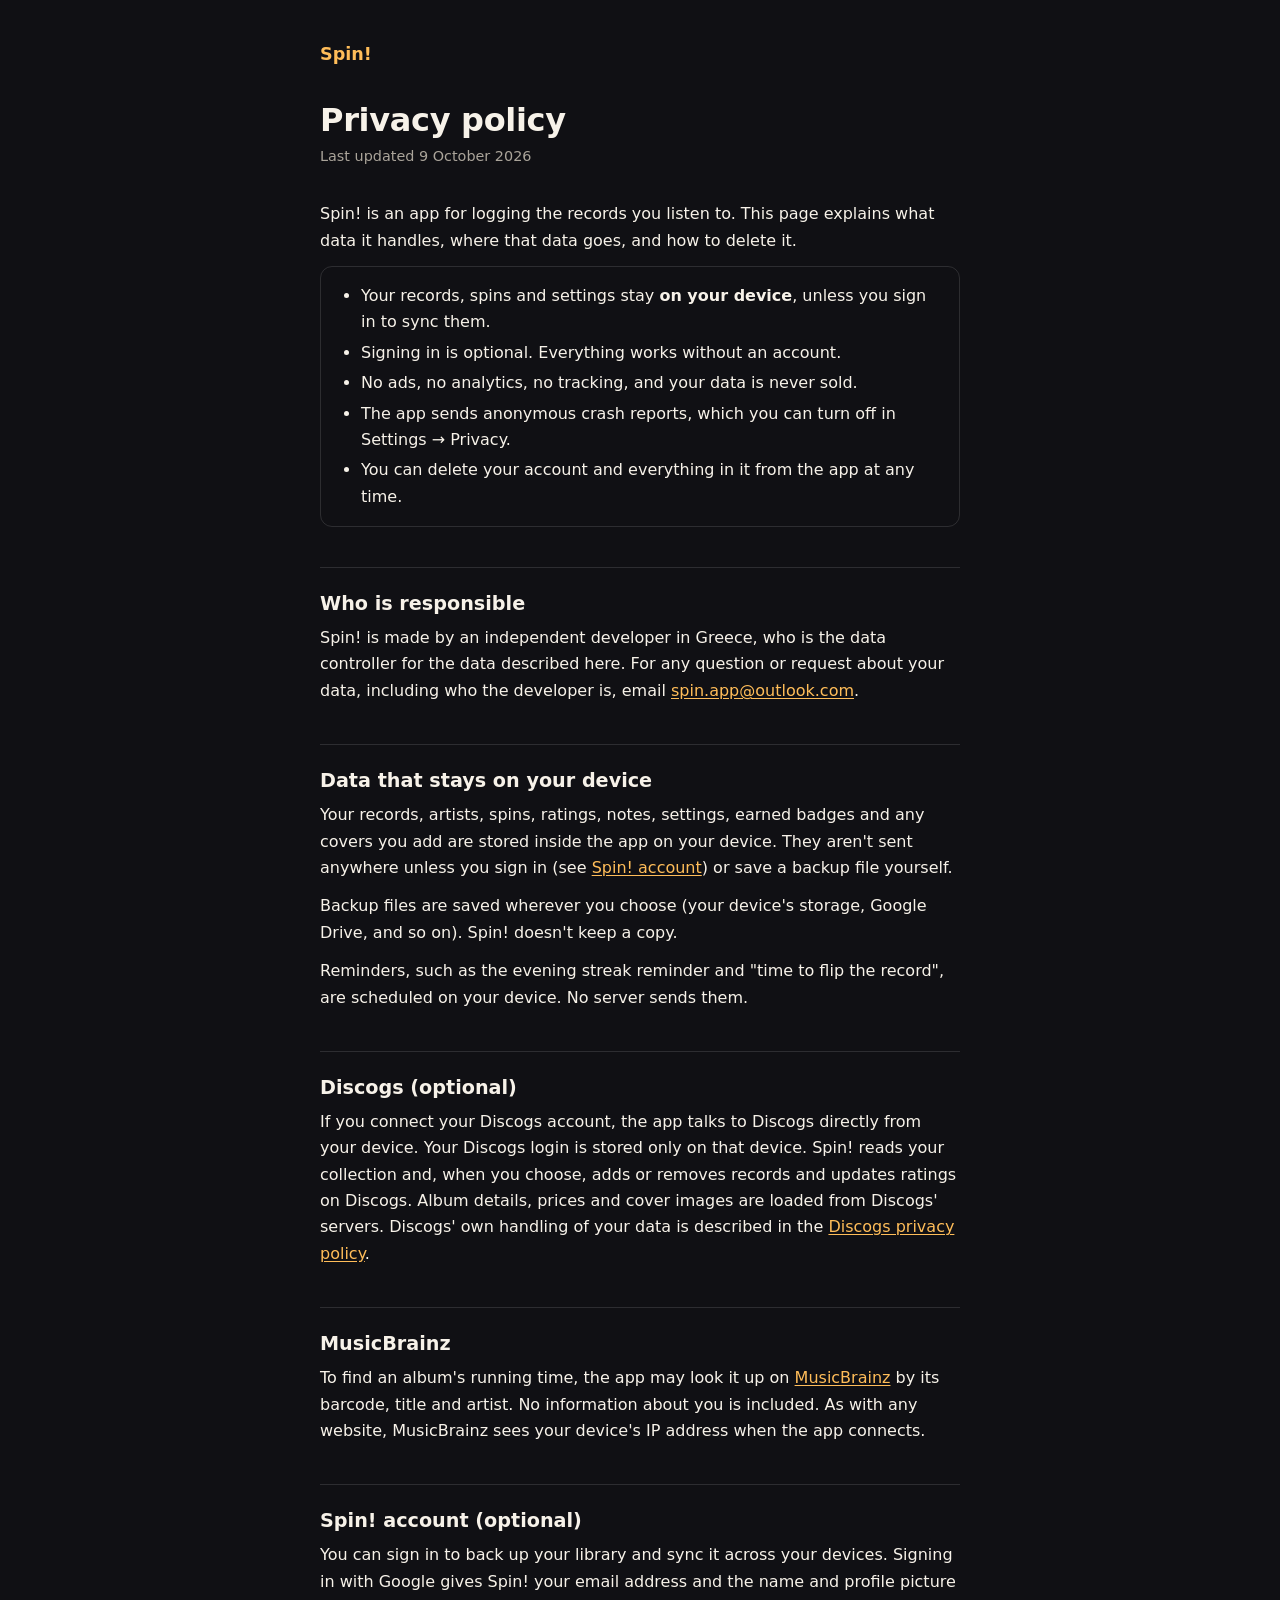
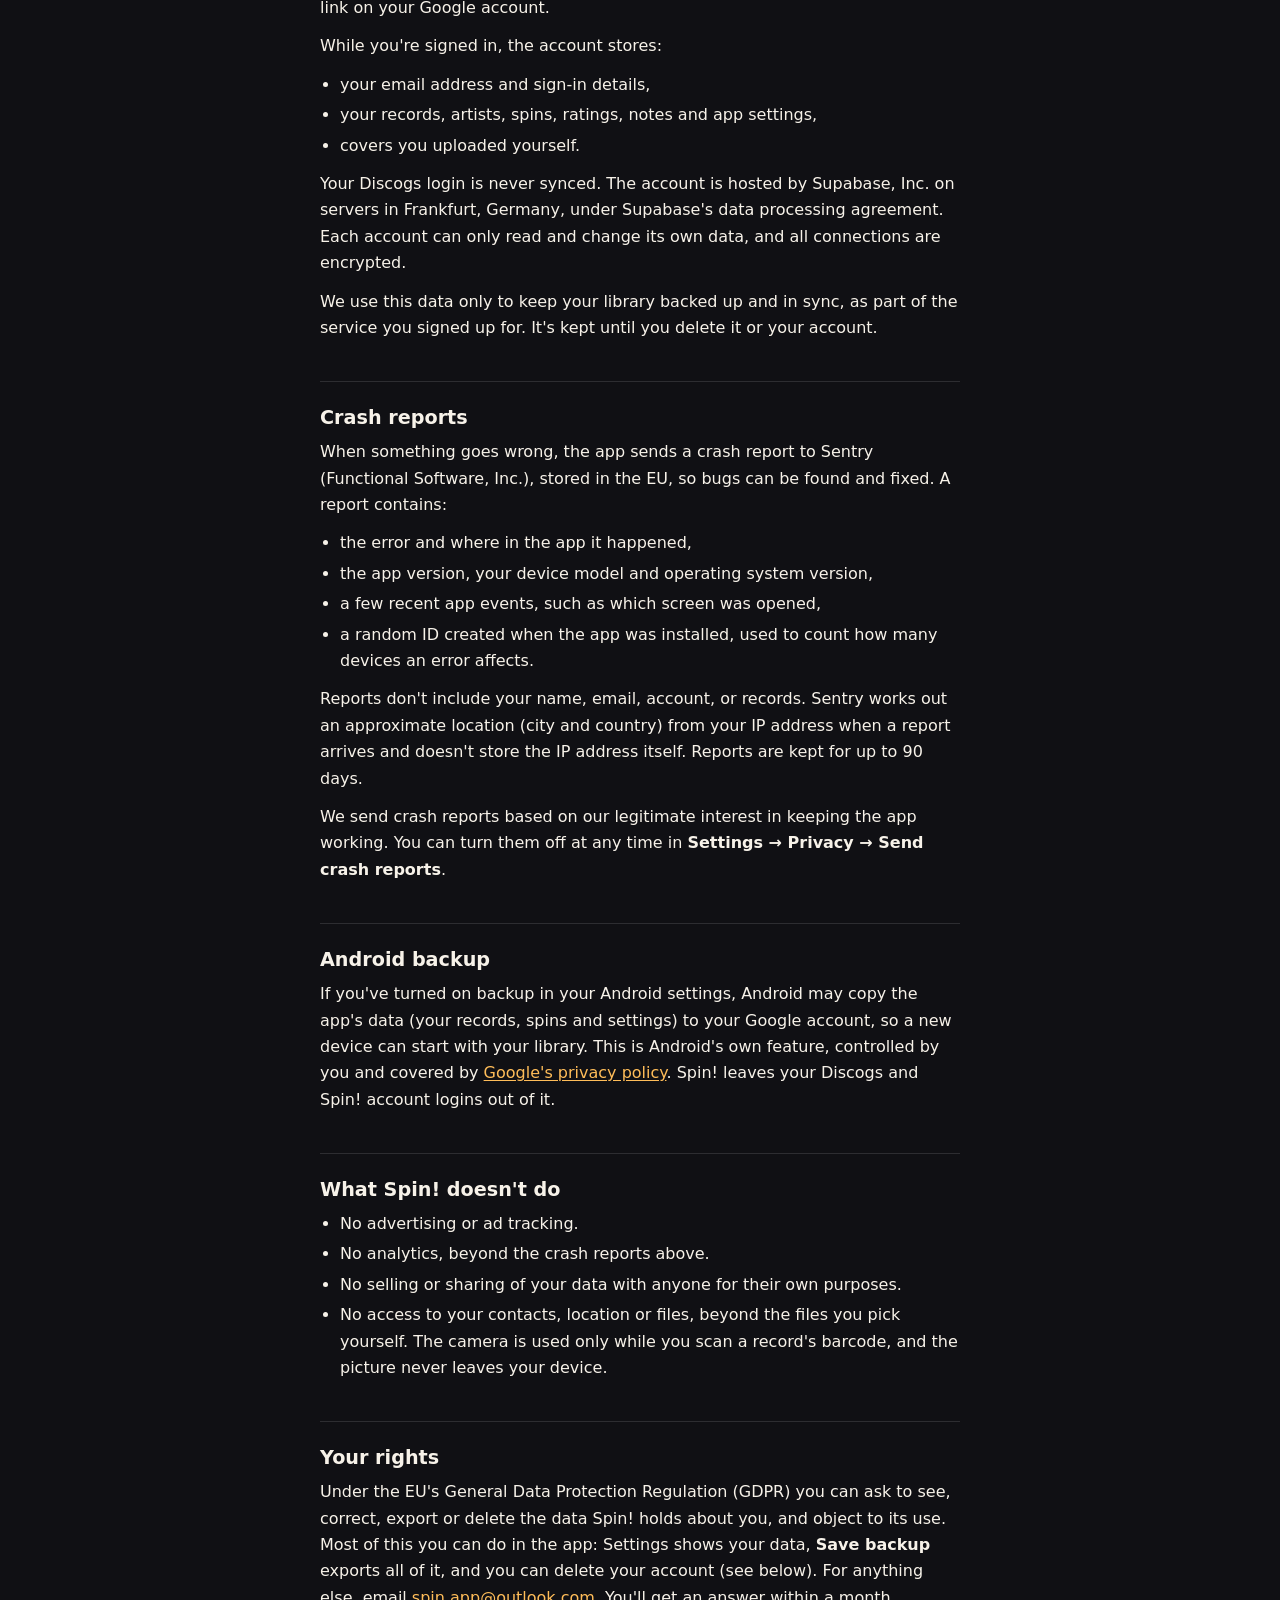
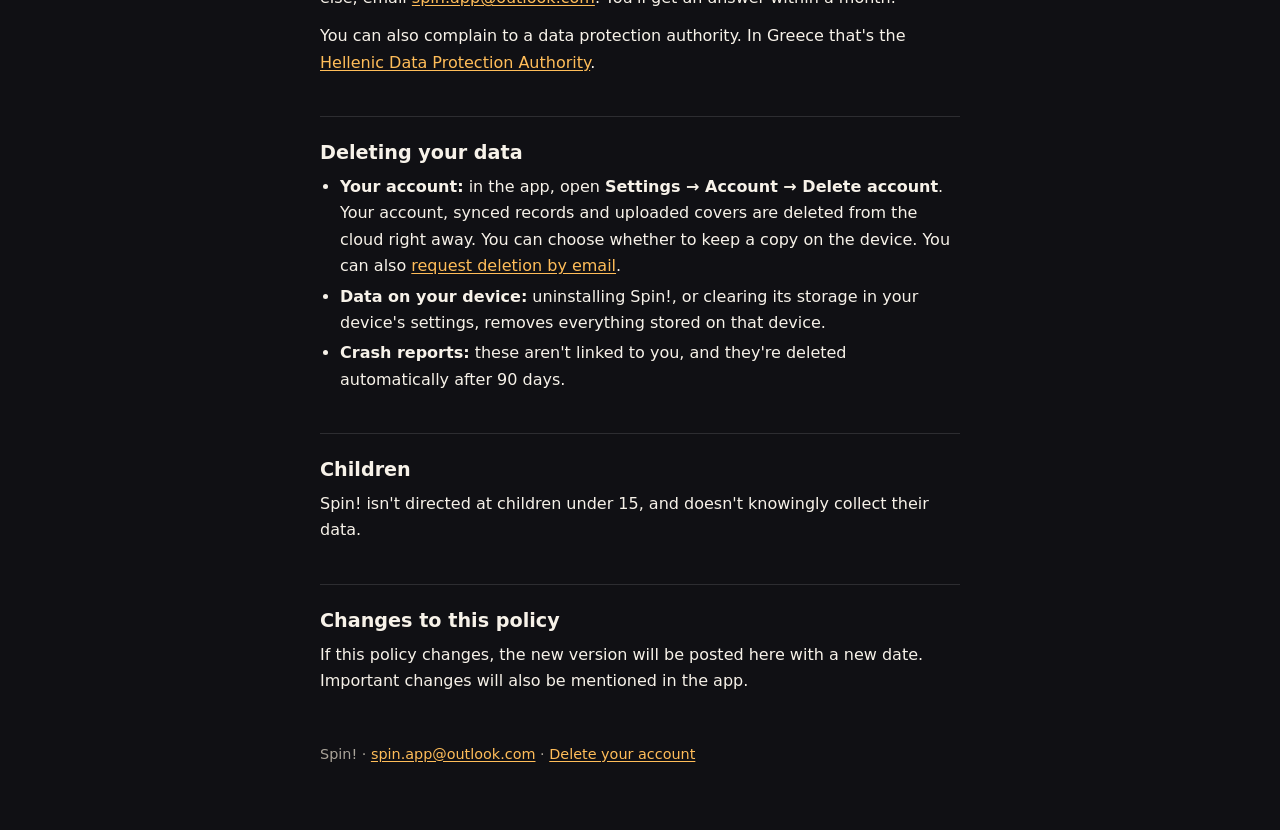
==== index.html @ 14f2582c "Update the pages (2026-10-09)" ====
<!doctype html>
<html lang="en">
<head>
  <meta charset="utf-8">
  <meta name="viewport" content="width=device-width, initial-scale=1">
  <title>Spin!</title>
  <meta http-equiv="refresh" content="0; url=privacy/">
  <link rel="stylesheet" href="assets/site.css">
</head>
<body>
<main>
  <p><a href="privacy/">Spin! privacy policy</a></p>
</main>
</body>
</html>
---- assets/site.css ----
/* Spin!'s public pages (privacy policy, account deletion): the app's dark colors and Inter,
   bundled so nothing is fetched from elsewhere. One readable column, no decoration. */
@font-face {
  font-family: 'Inter';
  font-style: normal;
  font-weight: 100 900;
  font-display: swap;
  src: url('inter-latin-wght-normal.woff2') format('woff2');
  unicode-range: U+0000-00FF, U+0131, U+0152-0153, U+02BB-02BC, U+02C6, U+02DA, U+02DC, U+0304, U+0308, U+0329, U+2000-206F, U+20AC, U+2122, U+2191, U+2193, U+2212, U+2215, U+FEFF, U+FFFD;
}

@font-face {
  font-family: 'Inter';
  font-style: normal;
  font-weight: 100 900;
  font-display: swap;
  src: url('inter-latin-ext-wght-normal.woff2') format('woff2');
  unicode-range: U+0100-02BA, U+02BD-02C5, U+02C7-02CC, U+02CE-02D7, U+02DD-02FF, U+0304, U+0308, U+0329, U+1D00-1DBF, U+1E00-1E9F, U+1EF2-1EFF, U+2020, U+20A0-20AB, U+20AD-20C0, U+2113, U+2C60-2C7F, U+A720-A7FF;
}

:root {
  --bg: #101014;
  --ink: #f7f2e9;
  --muted: #aaa49a;
  --border: rgba(255, 255, 255, 0.12);
  --accent: #ffbd59;
  color-scheme: dark;
}

* {
  box-sizing: border-box;
}

html {
  -webkit-text-size-adjust: 100%;
}

body {
  margin: 0;
  background: var(--bg);
  color: var(--ink);
  font: 400 1rem/1.65 'Inter', system-ui, -apple-system, 'Segoe UI', Roboto, sans-serif;
}

main {
  max-width: 42rem;
  margin: 0 auto;
  padding: 40px 16px 64px;
}

.brand {
  display: inline-block;
  margin-bottom: 32px;
  color: var(--accent);
  font-weight: 800;
  font-size: 1.1rem;
  text-decoration: none;
}

h1 {
  margin: 0;
  font-size: 2rem;
  line-height: 1.2;
  letter-spacing: -0.01em;
}

.updated {
  margin: 6px 0 32px;
  color: var(--muted);
  font-size: 0.9rem;
}

h2 {
  margin: 40px 0 8px;
  padding-top: 24px;
  border-top: 1px solid var(--border);
  font-size: 1.2rem;
  line-height: 1.3;
}

h3 {
  margin: 24px 0 4px;
  font-size: 1rem;
}

p,
ul,
ol {
  margin: 0 0 12px;
}

ul,
ol {
  padding-left: 1.25rem;
}

li + li {
  margin-top: 4px;
}

a {
  color: var(--accent);
  text-underline-offset: 2px;
}

strong {
  font-weight: 650;
}

.summary {
  padding: 16px 20px;
  border: 1px solid var(--border);
  border-radius: 12px;
}

.summary ul {
  margin: 0;
}

footer {
  margin-top: 48px;
  color: var(--muted);
  font-size: 0.9rem;
}
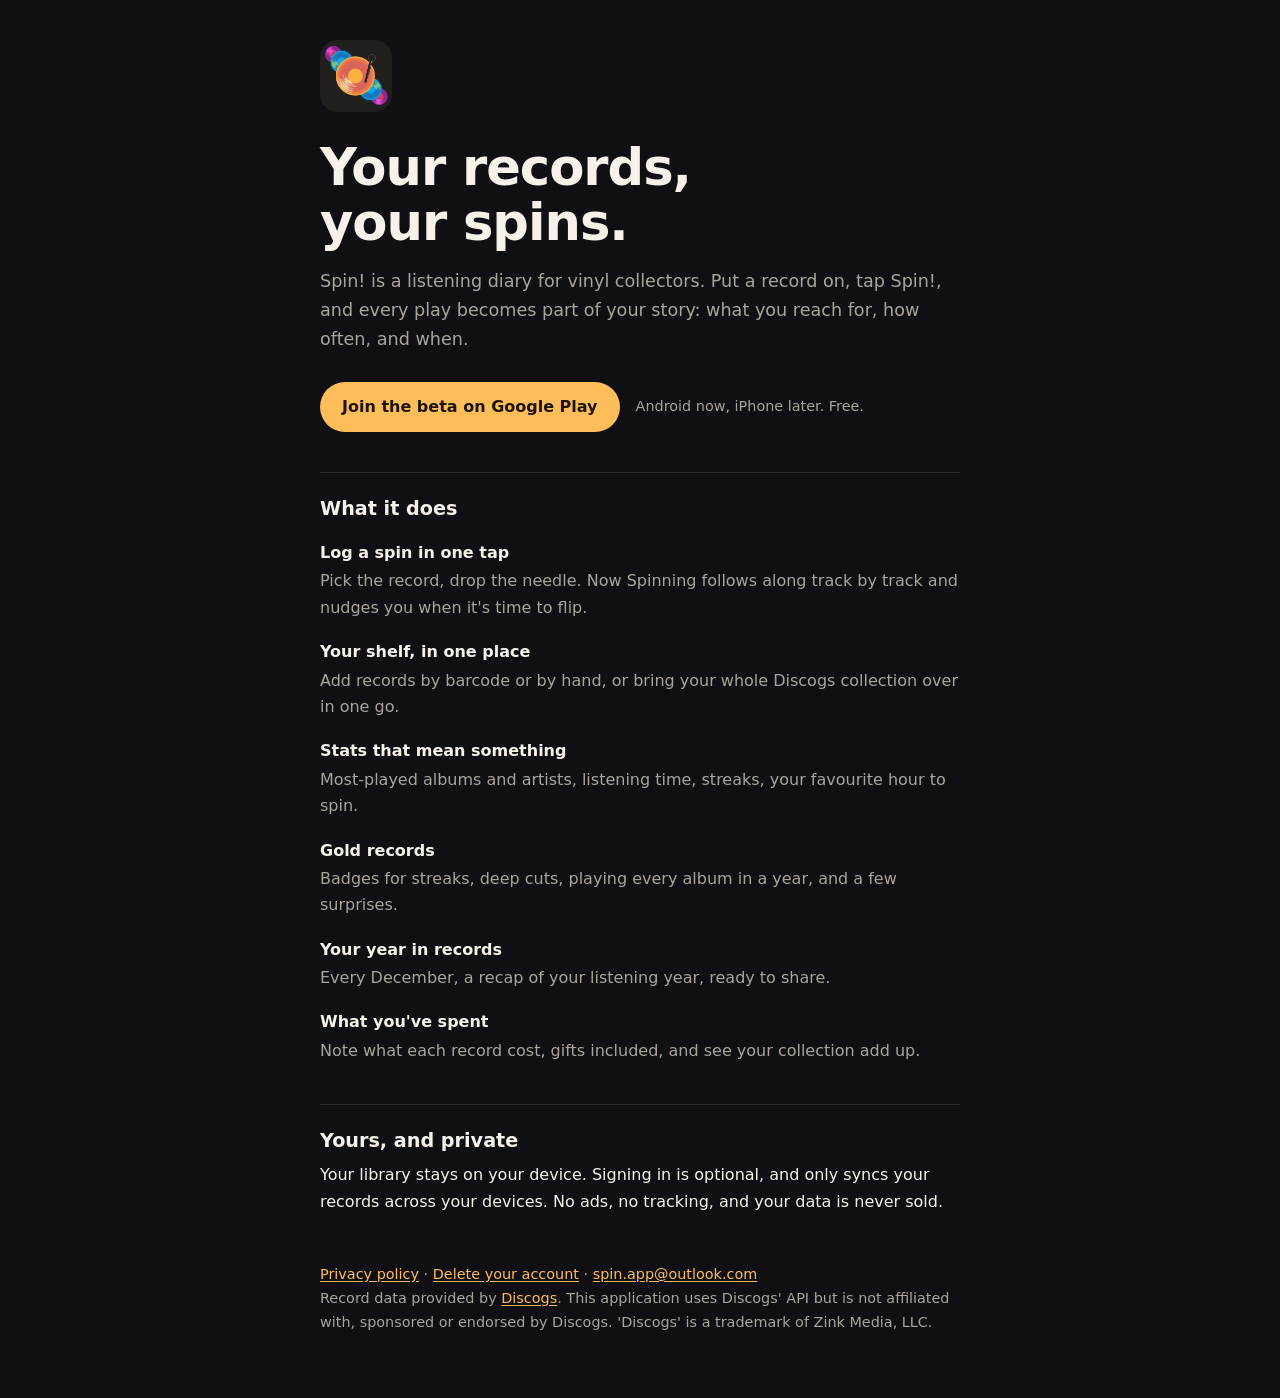
==== commit 516573c4: "Update the pages (2026-10-12)" ====
--- a/index.html
+++ b/index.html
@@ -3,13 +3,68 @@
 <head>
   <meta charset="utf-8">
   <meta name="viewport" content="width=device-width, initial-scale=1">
-  <title>Spin!</title>
-  <meta http-equiv="refresh" content="0; url=privacy/">
+  <title>Spin! · A listening diary for vinyl</title>
+  <meta name="description" content="Spin! is a listening diary for vinyl collectors: log every record you play, follow along track by track, and watch your stats, streaks and badges grow.">
+  <link rel="icon" href="assets/icon.png">
   <link rel="stylesheet" href="assets/site.css">
+  <!-- How the link looks when it's shared in a chat or a post. -->
+  <meta property="og:type" content="website">
+  <meta property="og:title" content="Spin! · A listening diary for vinyl">
+  <meta property="og:description" content="Log every record you play. Stats, streaks, badges and your year in records.">
+  <meta property="og:url" content="https://spin-app.github.io/spin-site/">
+  <meta property="og:image" content="https://spin-app.github.io/spin-site/assets/icon-512.png">
 </head>
 <body>
-<main>
-  <p><a href="privacy/">Spin! privacy policy</a></p>
+<main class="home">
+  <img class="home-icon" src="assets/icon.png" alt="" width="72" height="72">
+
+  <h1>Your records,<br>your spins.</h1>
+  <p class="lede">
+    Spin! is a listening diary for vinyl collectors. Put a record on, tap Spin!, and every play
+    becomes part of your story: what you reach for, how often, and when.
+  </p>
+
+  <p class="home-cta">
+    <!-- During the closed test: Play's opt-in page. At launch, point it at the store listing
+         (https://play.google.com/store/apps/details?id=com.gxapps.spin) and say "Get it on Google Play". -->
+    <a class="button" href="https://play.google.com/apps/testing/com.gxapps.spin">Join the beta on Google Play</a>
+    <span class="home-cta-note">Android now, iPhone later. Free.</span>
+  </p>
+
+  <h2>What it does</h2>
+  <dl class="features">
+    <dt>Log a spin in one tap</dt>
+    <dd>Pick the record, drop the needle. Now Spinning follows along track by track and nudges you when it's time to flip.</dd>
+
+    <dt>Your shelf, in one place</dt>
+    <dd>Add records by barcode or by hand, or bring your whole Discogs collection over in one go.</dd>
+
+    <dt>Stats that mean something</dt>
+    <dd>Most-played albums and artists, listening time, streaks, your favourite hour to spin.</dd>
+
+    <dt>Gold records</dt>
+    <dd>Badges for streaks, deep cuts, playing every album in a year, and a few surprises.</dd>
+
+    <dt>Your year in records</dt>
+    <dd>Every December, a recap of your listening year, ready to share.</dd>
+
+    <dt>What you've spent</dt>
+    <dd>Note what each record cost, gifts included, and see your collection add up.</dd>
+  </dl>
+
+  <h2>Yours, and private</h2>
+  <p>
+    Your library stays on your device. Signing in is optional, and only syncs your records across
+    your devices. No ads, no tracking, and your data is never sold.
+  </p>
+
+  <footer>
+    <a href="privacy/">Privacy policy</a> · <a href="delete-account/">Delete your account</a> ·
+    <a href="mailto:spin.app@outlook.com">spin.app@outlook.com</a>
+    <br>Record data provided by <a href="https://www.discogs.com">Discogs</a>. This application uses
+    Discogs' API but is not affiliated with, sponsored or endorsed by Discogs. 'Discogs' is a
+    trademark of Zink Media, LLC.
+  </footer>
 </main>
 </body>
 </html>
--- a/assets/site.css
+++ b/assets/site.css
@@ -122,3 +122,72 @@
   color: var(--muted);
   font-size: 0.9rem;
 }
+
+/* ---------- Home page: the same quiet column, a little larger at the top ---------- */
+
+.home-icon {
+  display: block;
+  width: 72px;
+  height: 72px;
+  margin-bottom: 28px;
+  border-radius: 18px;
+}
+
+.home h1 {
+  font-size: clamp(2.2rem, 8vw, 3.2rem);
+  line-height: 1.08;
+  letter-spacing: -0.02em;
+}
+
+.lede {
+  margin: 16px 0 28px;
+  color: var(--muted);
+  font-size: 1.1rem;
+}
+
+.home-cta {
+  display: flex;
+  flex-wrap: wrap;
+  align-items: center;
+  gap: 10px 16px;
+  margin-bottom: 8px;
+}
+
+.button {
+  display: inline-block;
+  border-radius: 999px;
+  background: var(--accent);
+  padding: 12px 22px;
+  color: #1b1408;
+  font-weight: 750;
+  text-decoration: none;
+}
+
+.button:hover {
+  filter: brightness(1.06);
+}
+
+.button:focus-visible,
+a:focus-visible {
+  outline: 2px solid var(--accent);
+  outline-offset: 3px;
+}
+
+.home-cta-note {
+  color: var(--muted);
+  font-size: 0.9rem;
+}
+
+.features {
+  margin: 0;
+}
+
+.features dt {
+  margin-top: 18px;
+  font-weight: 650;
+}
+
+.features dd {
+  margin: 2px 0 0;
+  color: var(--muted);
+}
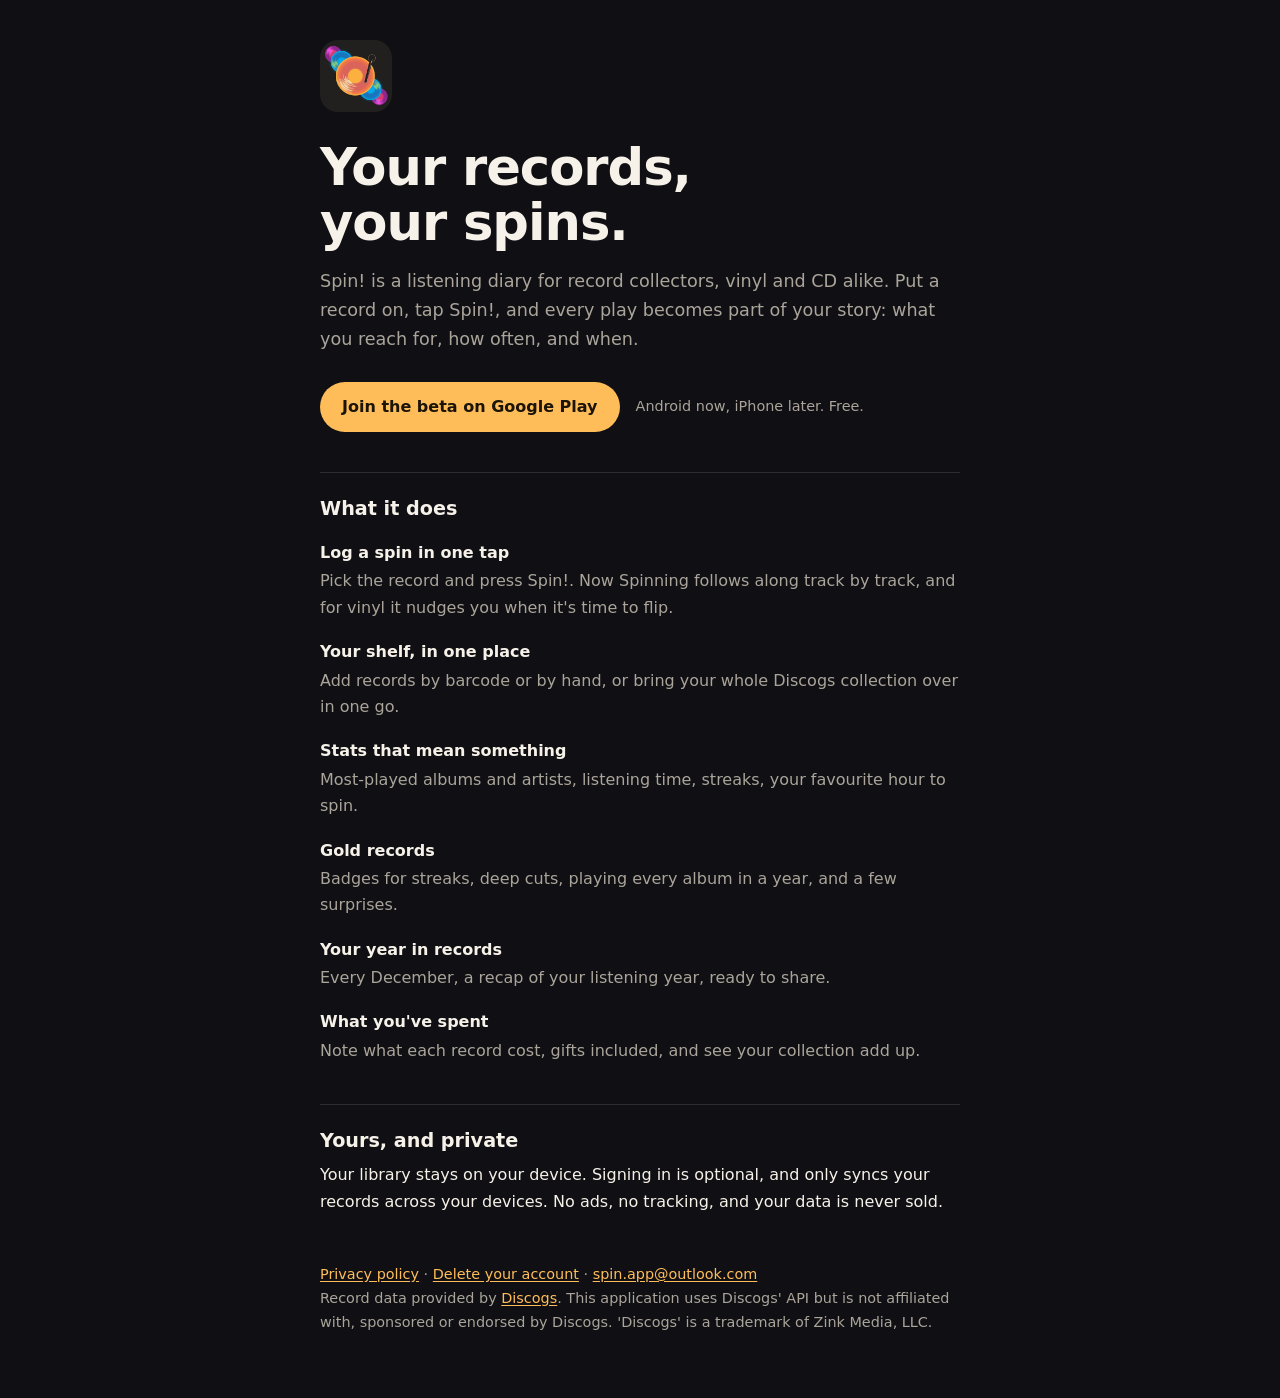
==== commit ed48b1ab: "Update the pages (2026-10-12)" ====
--- a/index.html
+++ b/index.html
@@ -3,13 +3,13 @@
 <head>
   <meta charset="utf-8">
   <meta name="viewport" content="width=device-width, initial-scale=1">
-  <title>Spin! · A listening diary for vinyl</title>
-  <meta name="description" content="Spin! is a listening diary for vinyl collectors: log every record you play, follow along track by track, and watch your stats, streaks and badges grow.">
+  <title>Spin! · A listening diary for your records</title>
+  <meta name="description" content="Spin! is a listening diary for record collectors, vinyl and CD: log every record you play, follow along track by track, and watch your stats, streaks and badges grow.">
   <link rel="icon" href="assets/icon.png">
   <link rel="stylesheet" href="assets/site.css">
   <!-- How the link looks when it's shared in a chat or a post. -->
   <meta property="og:type" content="website">
-  <meta property="og:title" content="Spin! · A listening diary for vinyl">
+  <meta property="og:title" content="Spin! · A listening diary for your records">
   <meta property="og:description" content="Log every record you play. Stats, streaks, badges and your year in records.">
   <meta property="og:url" content="https://spin-app.github.io/spin-site/">
   <meta property="og:image" content="https://spin-app.github.io/spin-site/assets/icon-512.png">
@@ -20,8 +20,8 @@
 
   <h1>Your records,<br>your spins.</h1>
   <p class="lede">
-    Spin! is a listening diary for vinyl collectors. Put a record on, tap Spin!, and every play
-    becomes part of your story: what you reach for, how often, and when.
+    Spin! is a listening diary for record collectors, vinyl and CD alike. Put a record on, tap Spin!,
+    and every play becomes part of your story: what you reach for, how often, and when.
   </p>
 
   <p class="home-cta">
@@ -34,7 +34,7 @@
   <h2>What it does</h2>
   <dl class="features">
     <dt>Log a spin in one tap</dt>
-    <dd>Pick the record, drop the needle. Now Spinning follows along track by track and nudges you when it's time to flip.</dd>
+    <dd>Pick the record and press Spin!. Now Spinning follows along track by track, and for vinyl it nudges you when it's time to flip.</dd>
 
     <dt>Your shelf, in one place</dt>
     <dd>Add records by barcode or by hand, or bring your whole Discogs collection over in one go.</dd>
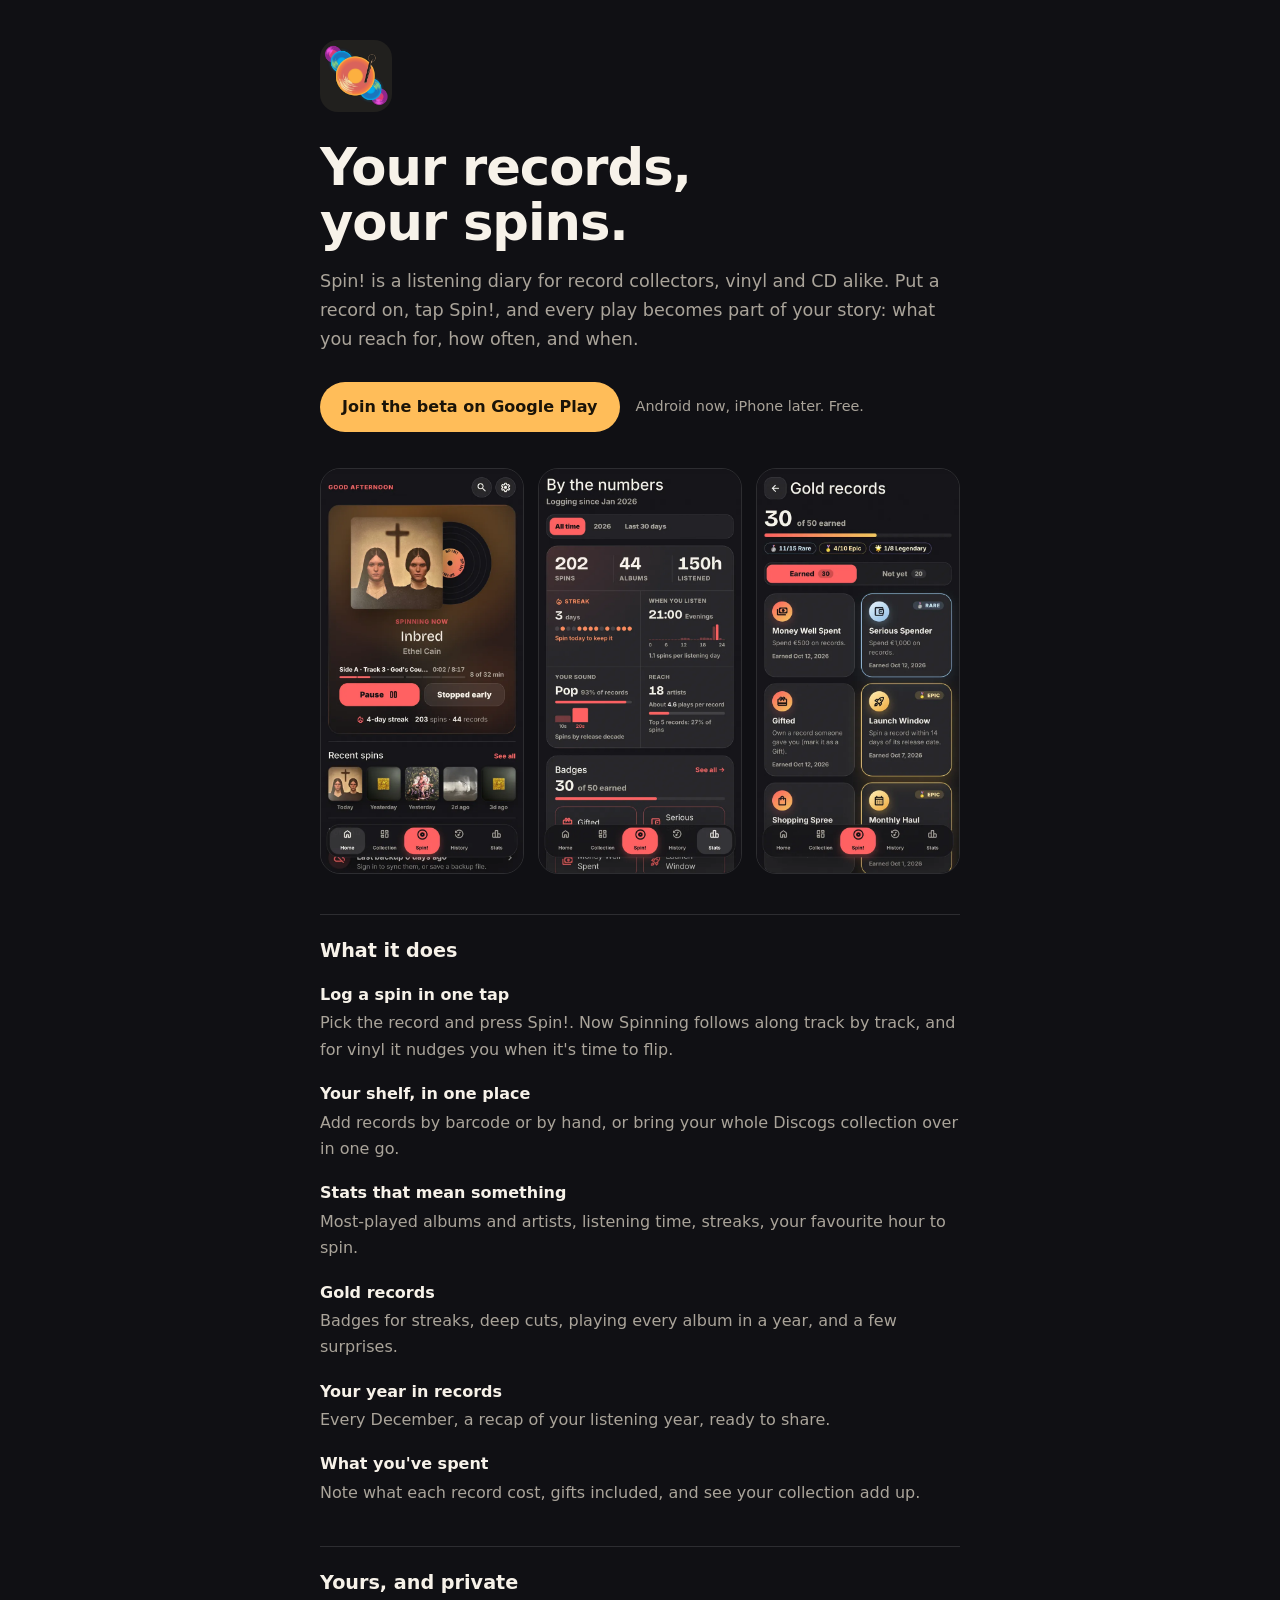
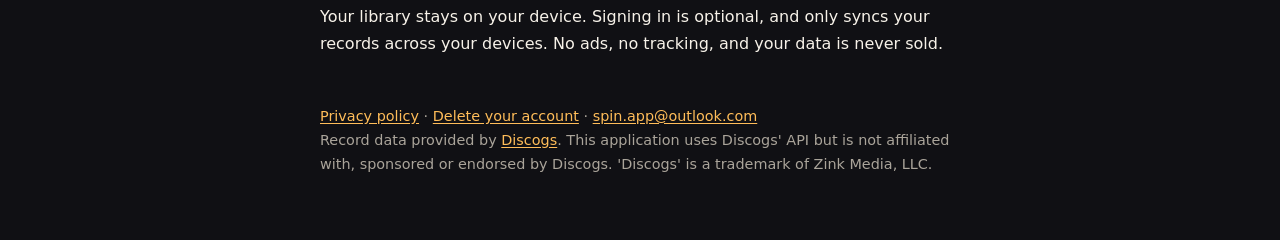
==== commit 641e578a: "Update the pages (2026-10-12)" ====
--- a/index.html
+++ b/index.html
@@ -30,6 +30,13 @@
     <a class="button" href="https://play.google.com/apps/testing/com.gxapps.spin">Join the beta on Google Play</a>
     <span class="home-cta-note">Android now, iPhone later. Free.</span>
   </p>
+
+  <!-- Screens with few album covers: the artwork isn't ours to show off. -->
+  <div class="screens" aria-label="Screenshots">
+    <img src="assets/screens/home.webp" width="640" height="1280" loading="lazy" alt="Home, with a record spinning: the album, its progress, Pause and Stopped early">
+    <img src="assets/screens/stats.webp" width="640" height="1280" loading="lazy" alt="Stats: spins, albums, hours listened, streak, favourite hour to listen">
+    <img src="assets/screens/gold.webp" width="640" height="1280" loading="lazy" alt="Gold records: badges earned, with Rare and Epic ones highlighted">
+  </div>
 
   <h2>What it does</h2>
   <dl class="features">
--- a/assets/site.css
+++ b/assets/site.css
@@ -191,3 +191,37 @@
   margin: 2px 0 0;
   color: var(--muted);
 }
+
+/* Three phone screenshots in a row; on narrow screens they scroll sideways, one and a bit at a
+   time, rather than shrinking to stamps. */
+.screens {
+  display: grid;
+  grid-template-columns: repeat(3, minmax(0, 1fr));
+  gap: 14px;
+  margin: 36px 0 8px;
+}
+
+.screens img {
+  display: block;
+  width: 100%;
+  height: auto;
+  border: 1px solid var(--border);
+  border-radius: 20px;
+}
+
+@media (max-width: 560px) {
+  .screens {
+    grid-template-columns: none;
+    grid-auto-columns: 62%;
+    grid-auto-flow: column;
+    overflow-x: auto;
+    scroll-snap-type: x mandatory;
+    margin-right: -16px;
+    padding-right: 16px;
+    scrollbar-width: none;
+  }
+
+  .screens img {
+    scroll-snap-align: start;
+  }
+}
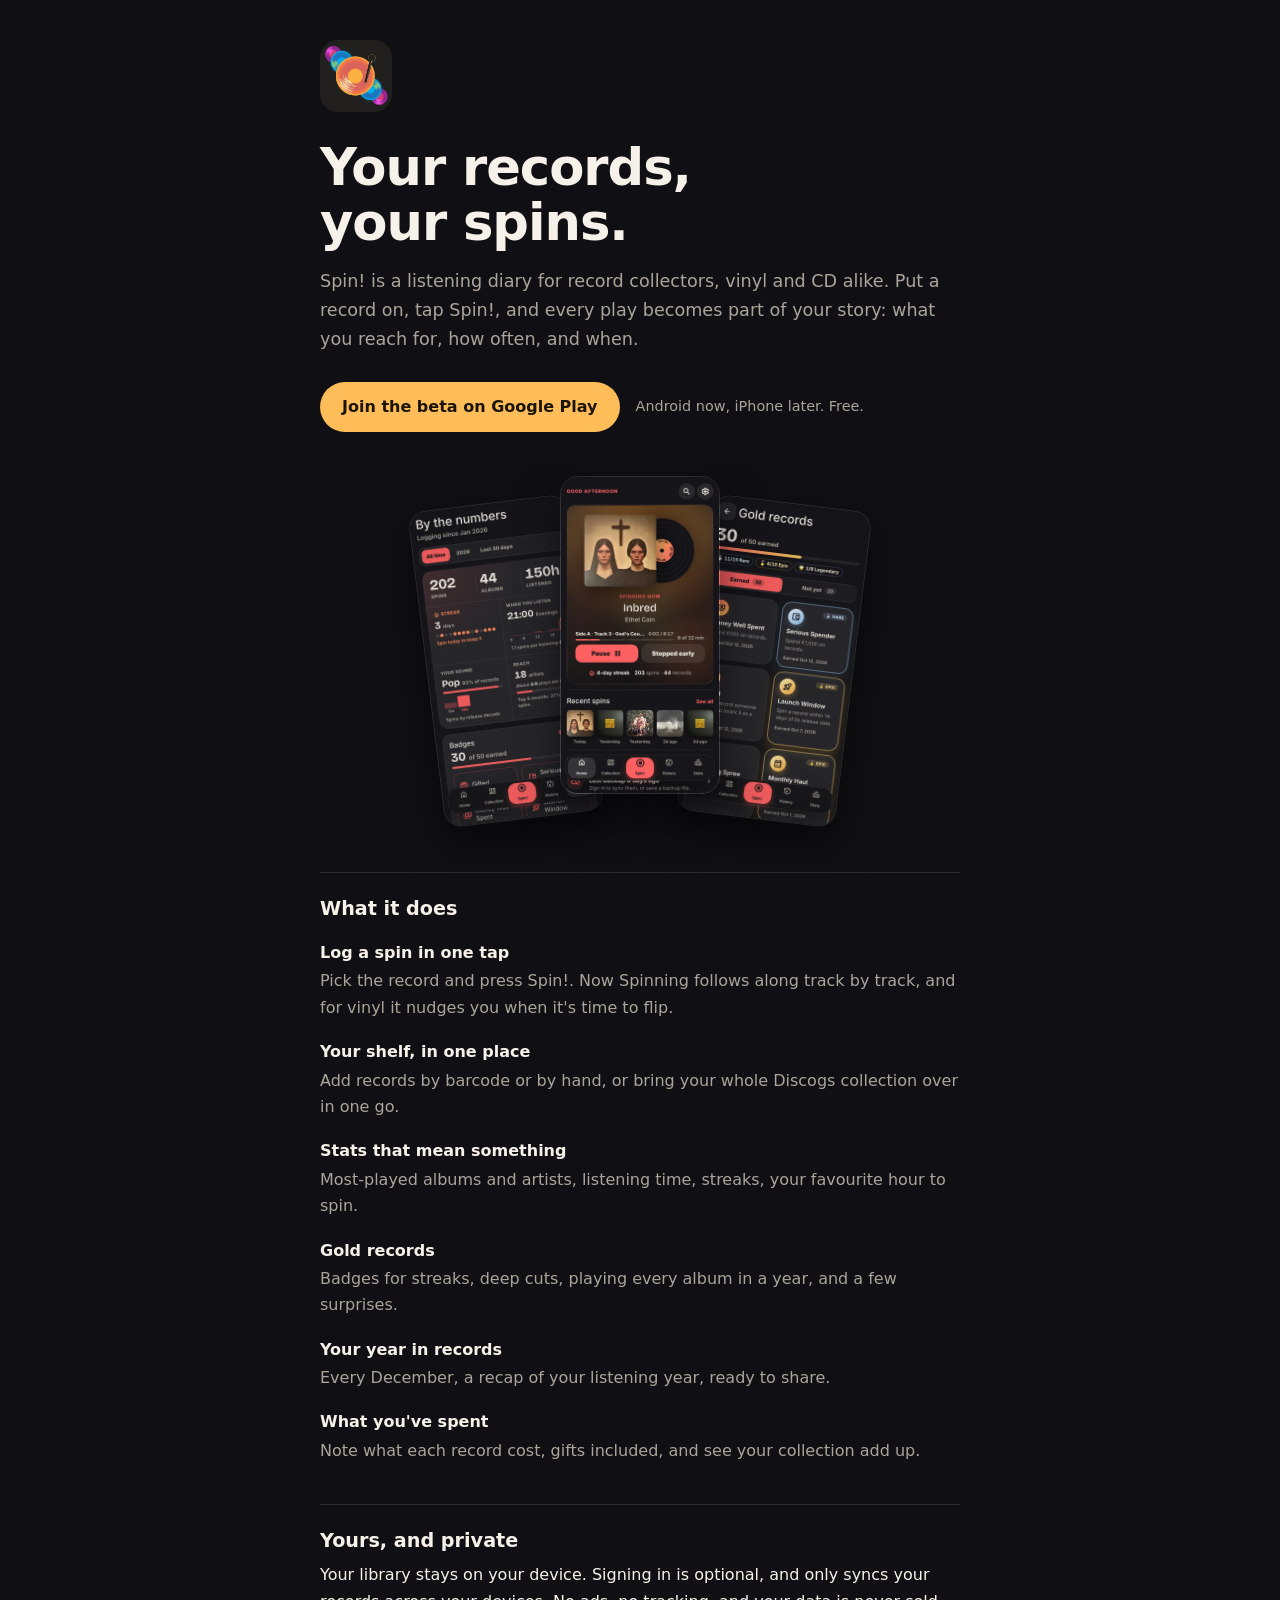
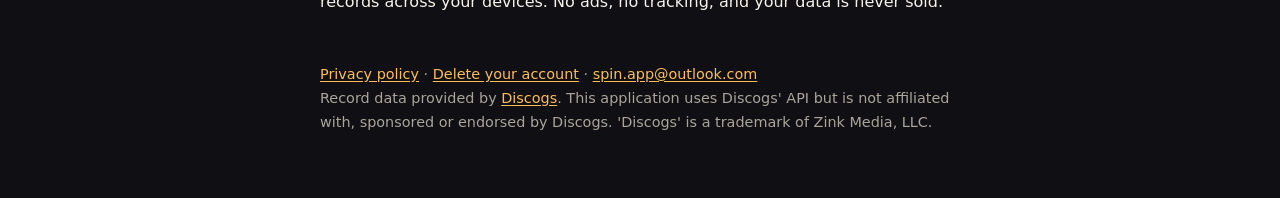
==== commit 64de04df: "Update the pages (2026-10-12)" ====
--- a/index.html
+++ b/index.html
@@ -33,9 +33,9 @@
 
   <!-- Screens with few album covers: the artwork isn't ours to show off. -->
   <div class="screens" aria-label="Screenshots">
-    <img src="assets/screens/home.webp" width="640" height="1280" loading="lazy" alt="Home, with a record spinning: the album, its progress, Pause and Stopped early">
-    <img src="assets/screens/stats.webp" width="640" height="1280" loading="lazy" alt="Stats: spins, albums, hours listened, streak, favourite hour to listen">
-    <img src="assets/screens/gold.webp" width="640" height="1280" loading="lazy" alt="Gold records: badges earned, with Rare and Epic ones highlighted">
+    <img class="screen-side" src="assets/screens/stats.webp" width="640" height="1280" loading="lazy" alt="Stats: spins, albums, hours listened, streak, favourite hour to listen">
+    <img class="screen-front" src="assets/screens/home.webp" width="640" height="1280" loading="lazy" alt="Home, with a record spinning: the album, its progress, Pause and Stopped early">
+    <img class="screen-side" src="assets/screens/gold.webp" width="640" height="1280" loading="lazy" alt="Gold records: badges earned, with Rare and Epic ones highlighted">
   </div>
 
   <h2>What it does</h2>
--- a/assets/site.css
+++ b/assets/site.css
@@ -192,36 +192,55 @@
   color: var(--muted);
 }
 
-/* Three phone screenshots in a row; on narrow screens they scroll sideways, one and a bit at a
-   time, rather than shrinking to stamps. */
+/* Three phone screenshots as one small fanned cluster: Home in front, the other two tilted
+   behind it, so they illustrate the page instead of taking it over. */
 .screens {
-  display: grid;
-  grid-template-columns: repeat(3, minmax(0, 1fr));
-  gap: 14px;
-  margin: 36px 0 8px;
+  display: flex;
+  justify-content: center;
+  align-items: flex-start;
+  margin: 44px 0 24px;
+  padding-bottom: 12px;
 }
 
 .screens img {
   display: block;
-  width: 100%;
+  width: 160px;
   height: auto;
   border: 1px solid var(--border);
-  border-radius: 20px;
+  border-radius: 18px;
+  box-shadow: 0 18px 40px rgba(0, 0, 0, 0.55);
+}
+
+.screen-front {
+  position: relative;
+  z-index: 1;
+  margin: 0 -26px;
+}
+
+.screen-side {
+  margin-top: 26px;
+  opacity: 0.92;
+}
+
+.screen-side:first-child {
+  transform: rotate(-7deg);
+}
+
+.screen-side:last-child {
+  transform: rotate(7deg);
 }
 
 @media (max-width: 560px) {
-  .screens {
-    grid-template-columns: none;
-    grid-auto-columns: 62%;
-    grid-auto-flow: column;
-    overflow-x: auto;
-    scroll-snap-type: x mandatory;
-    margin-right: -16px;
-    padding-right: 16px;
-    scrollbar-width: none;
+  .screens img {
+    width: 118px;
+    border-radius: 14px;
   }
 
-  .screens img {
-    scroll-snap-align: start;
+  .screen-front {
+    margin: 0 -22px;
   }
-}
+
+  .screen-side {
+    margin-top: 20px;
+  }
+}
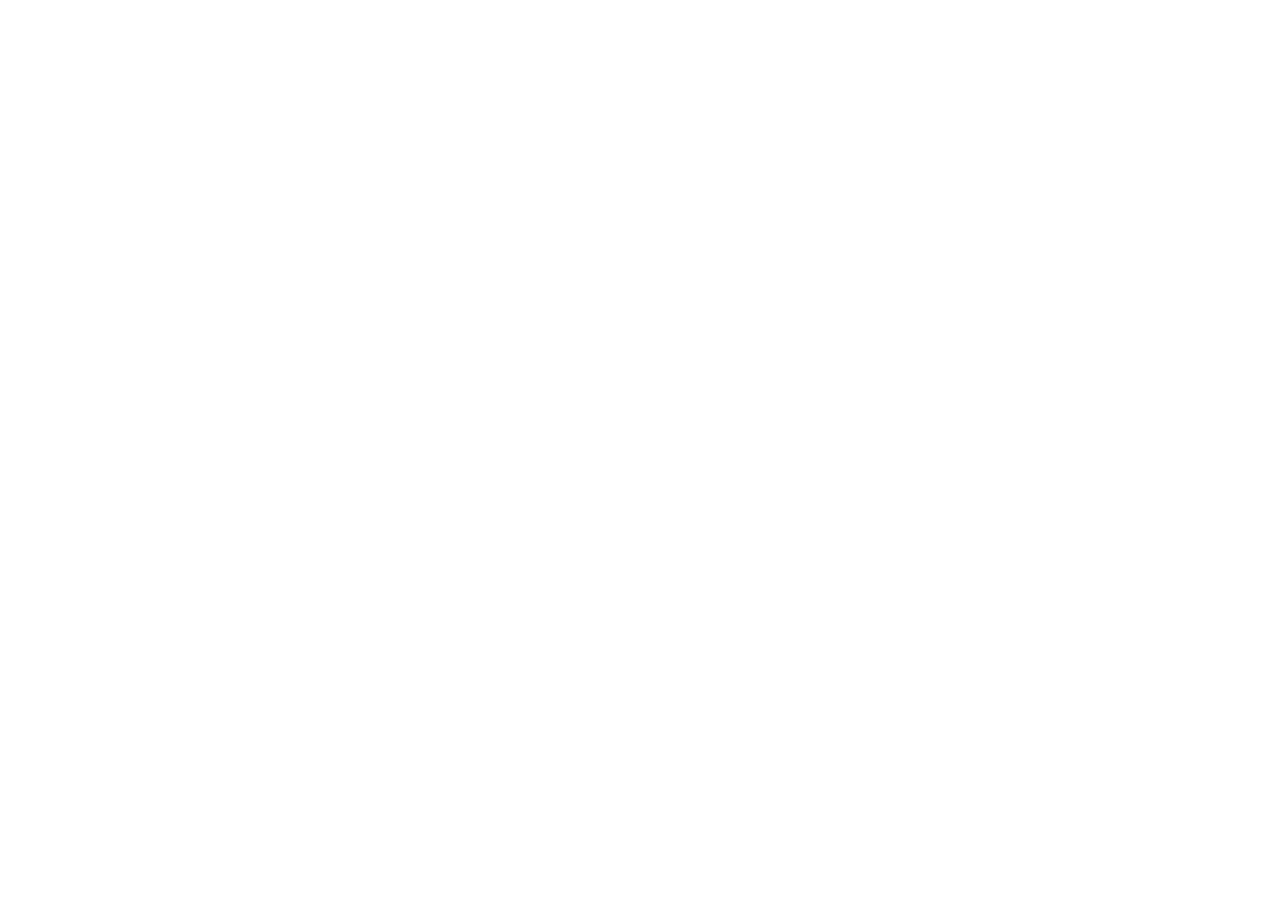
==== commit 85d5f933: "Update the pages (2026-10-29)" ====
--- a/index.html
+++ b/index.html
@@ -3,75 +3,11 @@
 <head>
   <meta charset="utf-8">
   <meta name="viewport" content="width=device-width, initial-scale=1">
-  <title>Spin! · A listening diary for your records</title>
-  <meta name="description" content="Spin! is a listening diary for record collectors, vinyl and CD: log every record you play, follow along track by track, and watch your stats, streaks and badges grow.">
-  <link rel="icon" href="assets/icon.png">
-  <link rel="stylesheet" href="assets/site.css">
-  <!-- How the link looks when it's shared in a chat or a post. -->
-  <meta property="og:type" content="website">
-  <meta property="og:title" content="Spin! · A listening diary for your records">
-  <meta property="og:description" content="Log every record you play. Stats, streaks, badges and your year in records.">
-  <meta property="og:url" content="https://spin-app.github.io/spin-site/">
-  <meta property="og:image" content="https://spin-app.github.io/spin-site/assets/icon-512.png">
+  <title>Spin! has moved</title>
+  <link rel="canonical" href="https://logmyspins.com/about/">
+  <meta http-equiv="refresh" content="0; url=https://logmyspins.com/about/">
 </head>
 <body>
-<main class="home">
-  <img class="home-icon" src="assets/icon.png" alt="" width="72" height="72">
-
-  <h1>Your records,<br>your spins.</h1>
-  <p class="lede">
-    Spin! is a listening diary for record collectors, vinyl and CD alike. Put a record on, tap Spin!,
-    and every play becomes part of your story: what you reach for, how often, and when.
-  </p>
-
-  <p class="home-cta">
-    <!-- During the closed test: Play's opt-in page. At launch, point it at the store listing
-         (https://play.google.com/store/apps/details?id=com.gxapps.spin) and say "Get it on Google Play". -->
-    <a class="button" href="https://play.google.com/apps/testing/com.gxapps.spin">Join the beta on Google Play</a>
-    <span class="home-cta-note">Android now, iPhone later. Free.</span>
-  </p>
-
-  <!-- Screens with few album covers: the artwork isn't ours to show off. -->
-  <div class="screens" aria-label="Screenshots">
-    <img class="screen-side" src="assets/screens/stats.webp" width="640" height="1280" loading="lazy" alt="Stats: spins, albums, hours listened, streak, favourite hour to listen">
-    <img class="screen-front" src="assets/screens/home.webp" width="640" height="1280" loading="lazy" alt="Home, with a record spinning: the album, its progress, Pause and Stopped early">
-    <img class="screen-side" src="assets/screens/gold.webp" width="640" height="1280" loading="lazy" alt="Gold records: badges earned, with Rare and Epic ones highlighted">
-  </div>
-
-  <h2>What it does</h2>
-  <dl class="features">
-    <dt>Log a spin in one tap</dt>
-    <dd>Pick the record and press Spin!. Now Spinning follows along track by track, and for vinyl it nudges you when it's time to flip.</dd>
-
-    <dt>Your shelf, in one place</dt>
-    <dd>Add records by barcode or by hand, or bring your whole Discogs collection over in one go.</dd>
-
-    <dt>Stats that mean something</dt>
-    <dd>Most-played albums and artists, listening time, streaks, your favourite hour to spin.</dd>
-
-    <dt>Gold records</dt>
-    <dd>Badges for streaks, deep cuts, playing every album in a year, and a few surprises.</dd>
-
-    <dt>Your year in records</dt>
-    <dd>Every December, a recap of your listening year, ready to share.</dd>
-
-    <dt>What you've spent</dt>
-    <dd>Note what each record cost, gifts included, and see your collection add up.</dd>
-  </dl>
-
-  <h2>Yours, and private</h2>
-  <p>
-    Your library stays on your device. Signing in is optional, and only syncs your records across
-    your devices. No ads, no tracking, and your data is never sold.
-  </p>
-
-  <footer>
-    <a href="privacy/">Privacy policy</a> · <a href="delete-account/">Delete your account</a> ·
-    <a href="mailto:spin.app@outlook.com">spin.app@outlook.com</a>
-    <br>Record data provided by <a href="https://www.discogs.com">Discogs</a>. This application uses
-    Discogs' API but is not affiliated with, sponsored or endorsed by Discogs. 'Discogs' is a
-    trademark of Zink Media, LLC.
-  </footer>
-</main>
+  <p>This page has moved to <a href="https://logmyspins.com/about/">https://logmyspins.com/about/</a>.</p>
 </body>
 </html>
